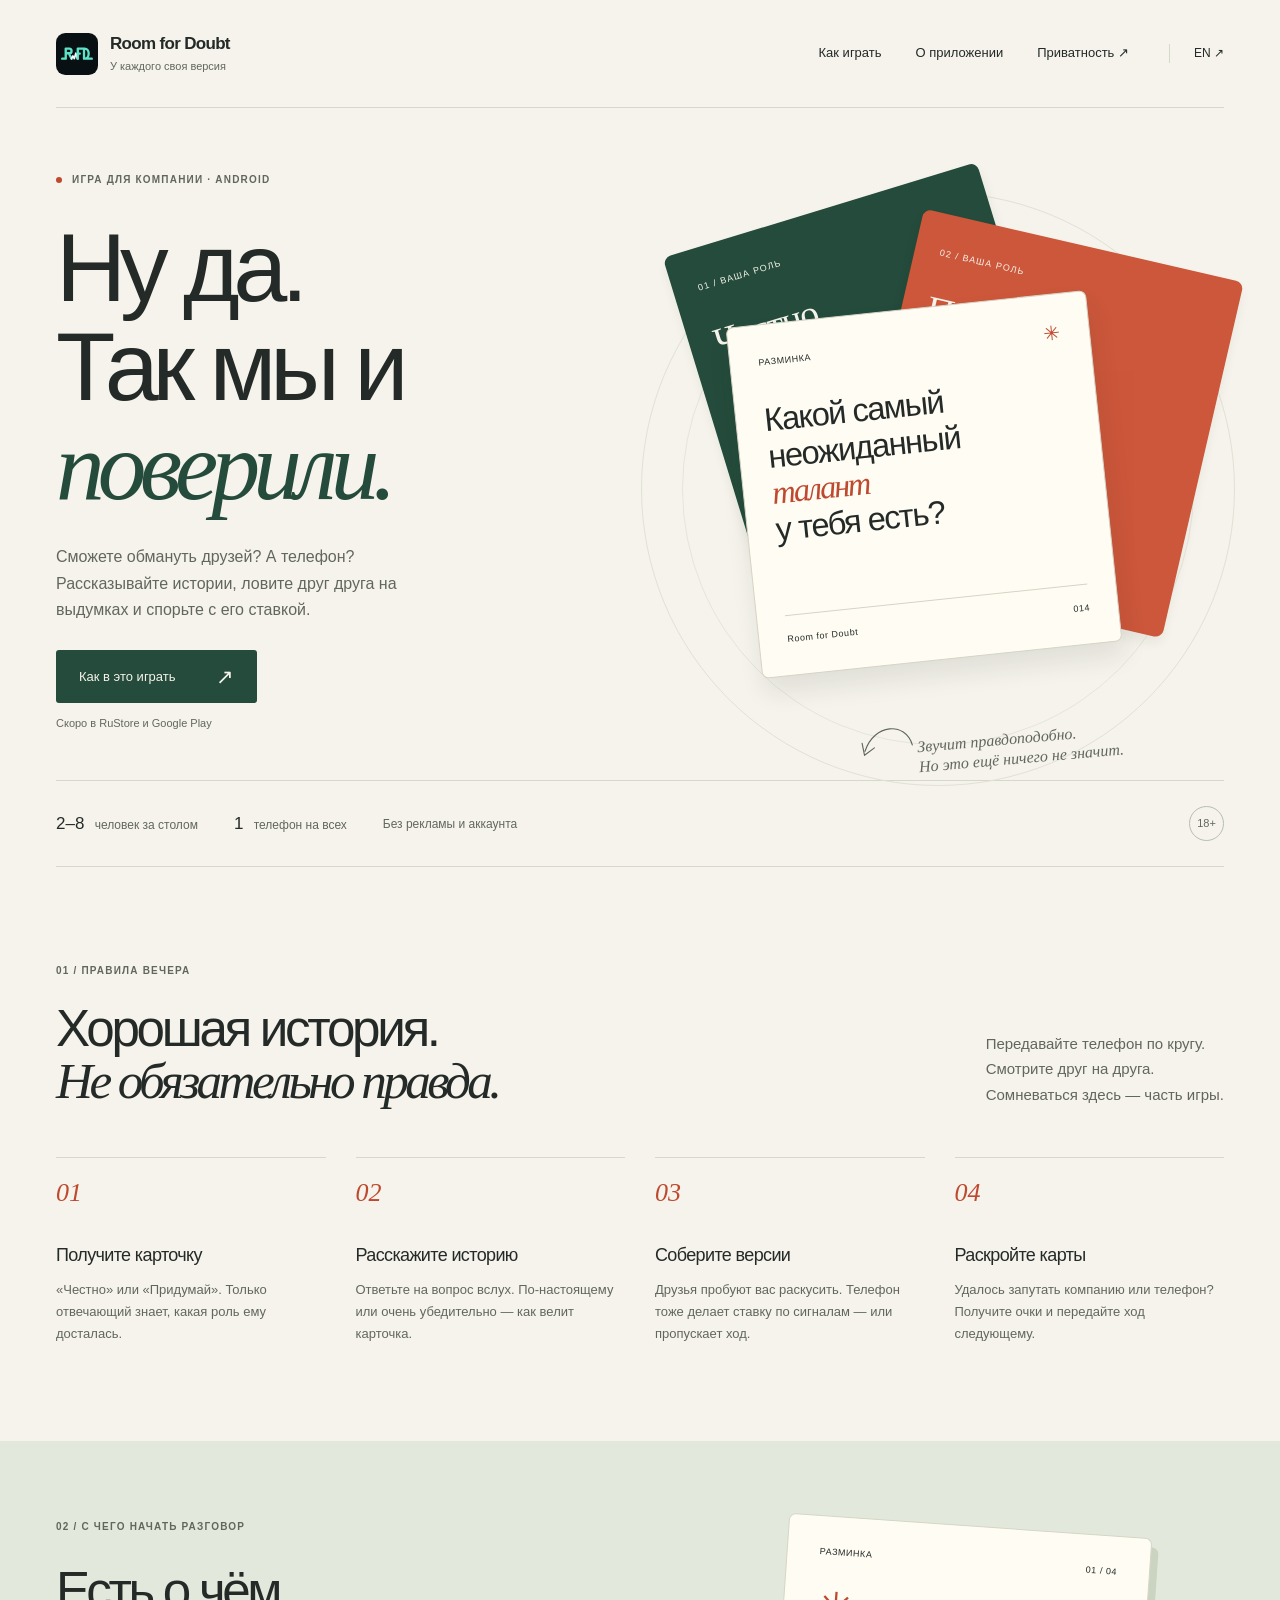
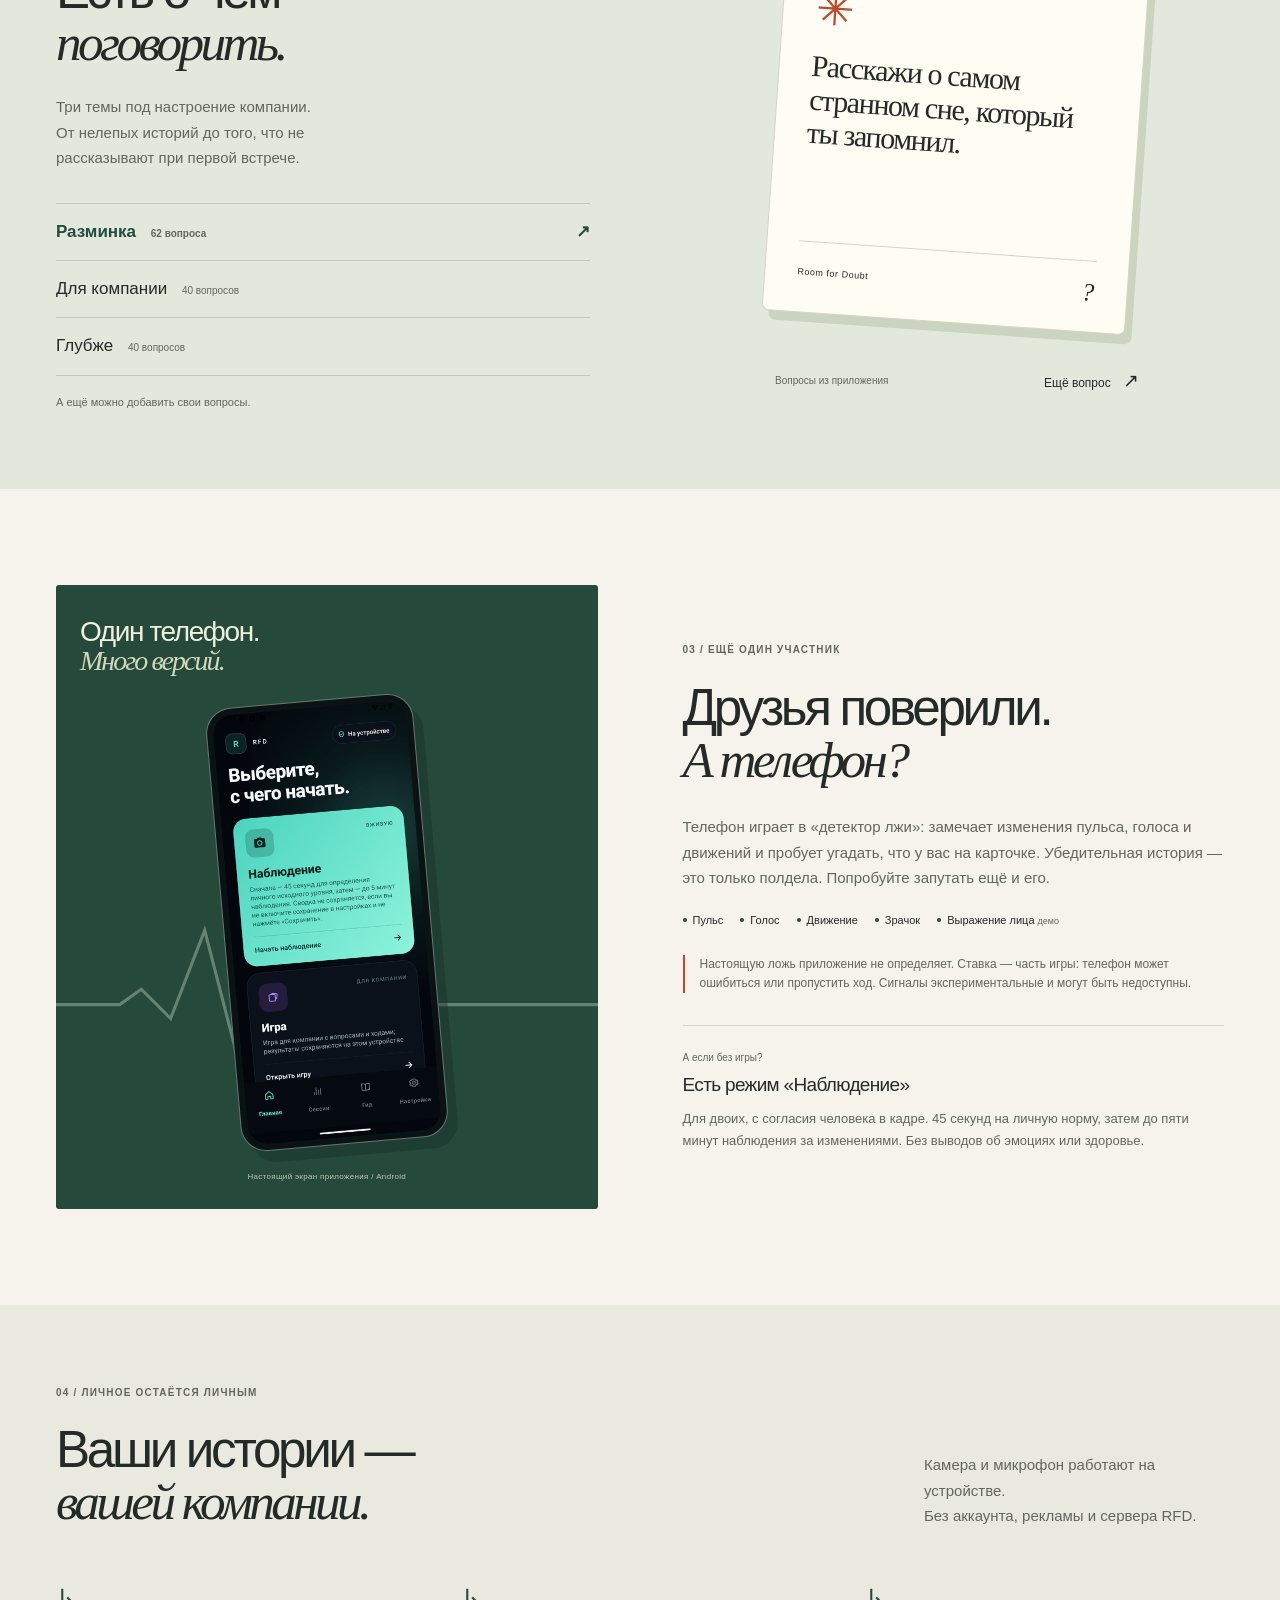
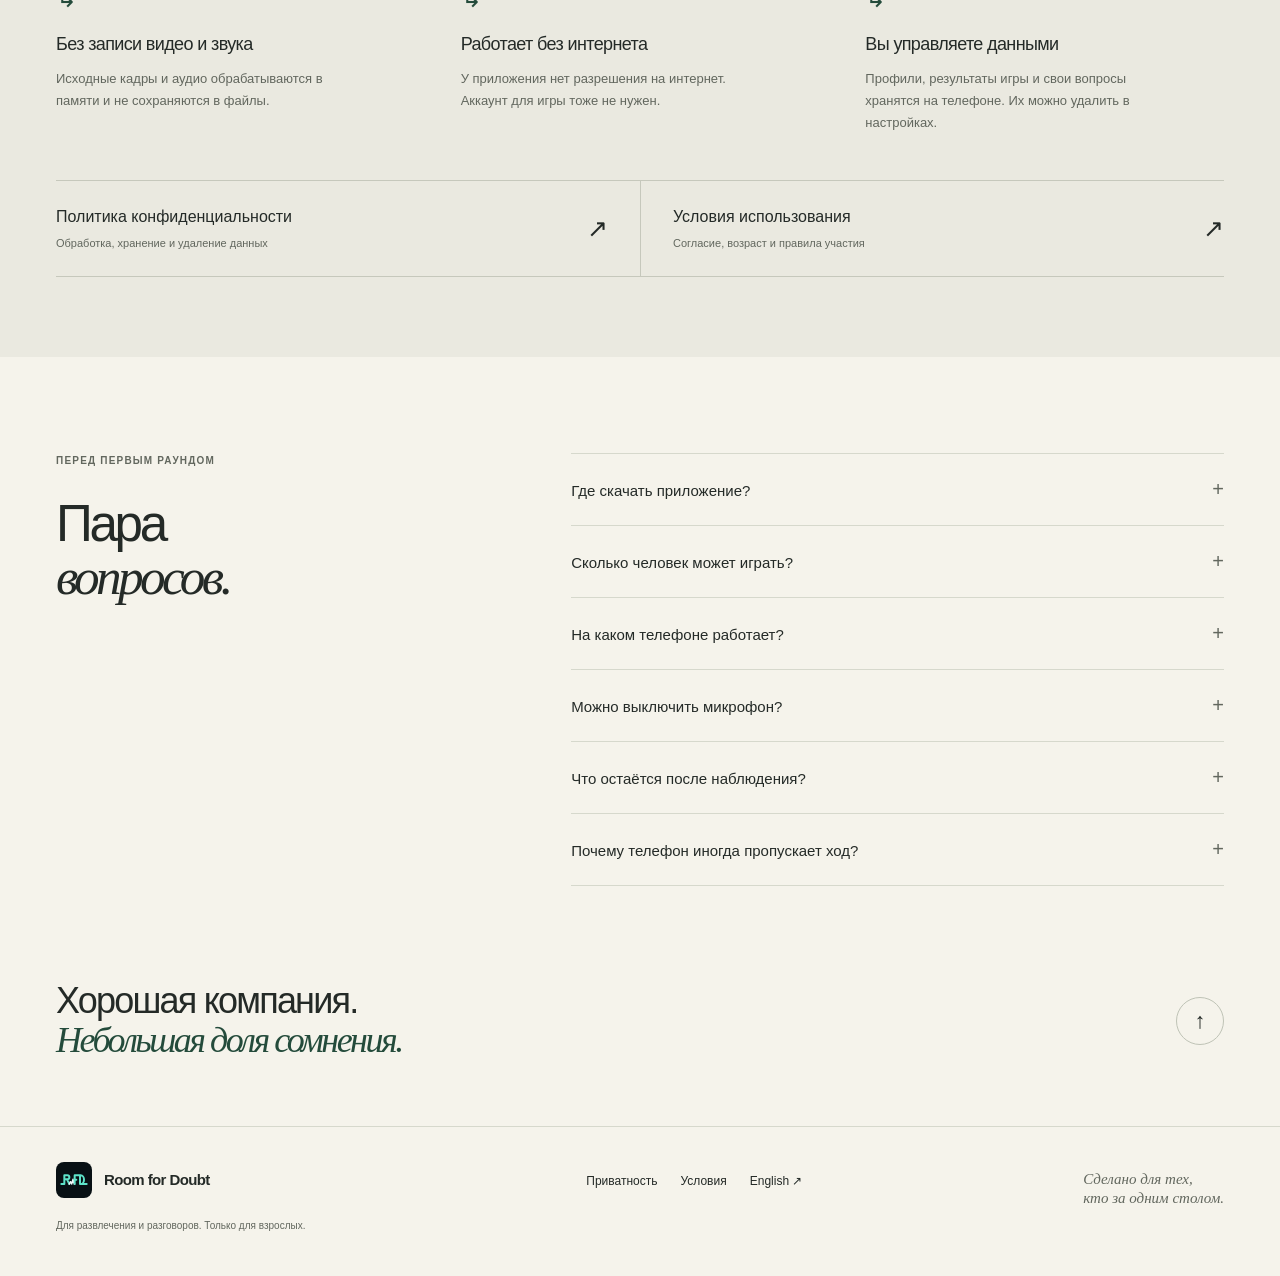
==== index.html @ 17f48a4b "Publish Room for Doubt website in Russian and English" ====
<!doctype html>
<html lang="ru">
<head>
  <meta charset="utf-8">
  <meta name="viewport" content="width=device-width, initial-scale=1">
  <meta name="theme-color" content="#f5f3eb">
  <title>Room for Doubt — у каждого своя версия</title>
  <meta name="description" content="Игра для компании на одном телефоне. Рассказывайте истории, угадывайте тайные карточки и спорьте со ставкой телефона. 2–8 игроков, Android, без записи видео и звука.">
  <meta property="og:title" content="Room for Doubt — у каждого своя версия">
  <meta property="og:description" content="Один рассказывает. Остальные сомневаются. Игра для компании на одном телефоне.">
  <link rel="icon" href="assets/icon.svg" type="image/svg+xml">
  <link rel="alternate" hreflang="en" href="en.html">
  <link rel="stylesheet" href="assets/site.css">
  <script src="assets/site.js" defer></script>
</head>
<body>
  <a class="skip-link" href="#main">Перейти к содержимому</a>
  <header class="site-header" id="top">
    <div class="wrap nav">
      <a class="brand" href="index.html" aria-label="Room for Doubt — главная">
        <img src="assets/icon.svg" width="42" height="42" alt="">
        <span>Room for Doubt<span class="brand-caption">У каждого своя версия</span></span>
      </a>
      <nav class="menu" aria-label="Основная навигация">
        <a href="#game">Как играть</a>
        <a href="#about">О приложении</a>
        <a href="privacy.html">Приватность <span aria-hidden="true">↗</span></a>
      </nav>
      <a class="lang" href="en.html" lang="en" aria-label="English version">EN <span aria-hidden="true">↗</span></a>
    </div>
  </header>

  <main id="main">
    <section class="hero wrap" aria-labelledby="hero-title">
      <div class="hero-copy">
        <p class="eyebrow"><span class="status-dot" aria-hidden="true"></span> Игра для компании · Android</p>
        <h1 id="hero-title">Ну да.<br>Так мы и<br><em>поверили.</em></h1>
        <p class="hero-description">Сможете обмануть друзей? А телефон? Рассказывайте истории, ловите друг друга на выдумках и спорьте с его ставкой.</p>
        <a class="button" href="#game">Как в это играть <span aria-hidden="true">↗</span></a>
        <p class="release-note">Скоро в RuStore и Google Play</p>
      </div>
      <div class="hero-table" aria-label="Карточки игры: честно, придумай и пример вопроса">
        <div class="table-orbit" aria-hidden="true"></div>
        <div class="role-card role-truth" aria-hidden="true"><span>01 / Ваша роль</span><strong>Честно.</strong><span class="role-mark">✳</span></div>
        <div class="role-card role-fiction" aria-hidden="true"><span>02 / Ваша роль</span><strong>Придумай.</strong><span class="role-mark">✳</span></div>
        <div class="hero-question">
          <div class="card-meta"><span>Разминка</span><span aria-hidden="true">✳</span></div>
          <p>Какой самый<br>неожиданный<br><em>талант</em><br>у тебя есть?</p>
          <div class="card-bottom"><span>Room for Doubt</span><span>014</span></div>
        </div>
        <div class="table-note"><svg viewBox="0 0 76 55" fill="none" aria-hidden="true"><path d="M4 8c1 32 41 40 62 8M53 17l15-6-1 16" stroke="currentColor" stroke-width="1.5" stroke-linecap="round" stroke-linejoin="round"/></svg><span>Звучит правдоподобно.<br>Но это ещё ничего не значит.</span></div>
      </div>
      <div class="hero-facts" aria-label="Об игре">
        <span><b>2–8</b> человек за столом</span><span><b>1</b> телефон на всех</span><span>Без рекламы и аккаунта</span><span class="age">18+</span>
      </div>
    </section>

    <section id="game" class="section wrap">
      <div class="section-heading">
        <div><p class="eyebrow">01 / Правила вечера</p><h2>Хорошая история.<br><em>Не обязательно правда.</em></h2></div>
        <p class="section-intro">Передавайте телефон по кругу.<br>Смотрите друг на друга.<br>Сомневаться здесь — часть игры.</p>
      </div>
      <ol class="rules">
        <li><span class="step-number">01</span><h3>Получите карточку</h3><p>«Честно» или «Придумай». Только отвечающий знает, какая роль ему досталась.</p></li>
        <li><span class="step-number">02</span><h3>Расскажите историю</h3><p>Ответьте на вопрос вслух. По-настоящему или очень убедительно — как велит карточка.</p></li>
        <li><span class="step-number">03</span><h3>Соберите версии</h3><p>Друзья пробуют вас раскусить. Телефон тоже делает ставку по сигналам — или пропускает ход.</p></li>
        <li><span class="step-number">04</span><h3>Раскройте карты</h3><p>Удалось запутать компанию или телефон? Получите очки и передайте ход следующему.</p></li>
      </ol>
    </section>

    <section class="questions-section" id="questions" aria-labelledby="questions-title">
      <div class="wrap questions-layout">
        <div class="questions-copy">
          <p class="eyebrow">02 / С чего начать разговор</p>
          <h2 id="questions-title">Есть о чём<br><em>поговорить.</em></h2>
          <p class="section-intro">Три темы под настроение компании.<br>От нелепых историй до того, что не рассказывают при первой встрече.</p>
          <div class="deck-choices" aria-label="Выберите тему вопросов" hidden>
            <button type="button" class="deck-choice" data-deck="warmup" aria-pressed="true"><span>Разминка <small>62 вопроса</small></span><span aria-hidden="true">↗</span></button>
            <button type="button" class="deck-choice" data-deck="together" aria-pressed="false"><span>Для компании <small>40 вопросов</small></span><span aria-hidden="true">↗</span></button>
            <button type="button" class="deck-choice" data-deck="deeper" aria-pressed="false"><span>Глубже <small>40 вопросов</small></span><span aria-hidden="true">↗</span></button>
          </div>
          <noscript><p class="no-script-decks">Разминка — 62 вопроса<br>Для компании — 40 вопросов<br>Глубже — 40 вопросов</p></noscript>
          <p class="small-note">А ещё можно добавить свои вопросы.</p>
        </div>
        <div class="question-preview">
          <article class="sample-card" aria-live="polite" aria-atomic="true">
            <div class="card-meta"><span id="sample-deck">Разминка</span><span id="sample-count">01 / 04</span></div>
            <span class="sample-asterisk" aria-hidden="true">✳</span>
            <p id="sample-question">Расскажи о самом странном сне, который ты запомнил.</p>
            <div class="card-bottom"><span>Room for Doubt</span><span>?</span></div>
          </article>
          <div class="preview-controls"><span>Вопросы из приложения</span><button class="next-question" type="button" aria-label="Следующий вопрос" hidden>Ещё вопрос <span aria-hidden="true">↗</span></button></div>
        </div>
      </div>
    </section>

    <section id="about" class="section wrap">
      <div class="app-layout">
        <div class="app-visual">
          <span class="visual-label">Один телефон.<br><em>Много версий.</em></span>
          <div class="phone"><img src="assets/home-ru.png" alt="Главный экран Room for Doubt: режимы «Наблюдение» и «Игра»" width="360" height="800" loading="lazy"></div>
          <span class="visual-footnote">Настоящий экран приложения / Android</span>
          <svg class="signal-line" viewBox="0 0 420 110" fill="none" aria-hidden="true"><path d="M0 67h76l14-10 19 19 22-57 22 85 18-38 26 1 18-20 17 20h188" stroke="currentColor" stroke-width="2"/></svg>
        </div>
        <div class="app-copy">
          <p class="eyebrow">03 / Ещё один участник</p>
          <h2>Друзья поверили.<br><em>А телефон?</em></h2>
          <p class="section-intro">Телефон играет в «детектор лжи»: замечает изменения пульса, голоса и движений и пробует угадать, что у вас на карточке. Убедительная история — это только полдела. Попробуйте запутать ещё и его.</p>
          <div class="signal-list" aria-label="Сигналы приложения"><span>Пульс</span><span>Голос</span><span>Движение</span><span>Зрачок</span><span>Выражение лица <small>демо</small></span></div>
          <p class="important-note">Настоящую ложь приложение не определяет. Ставка — часть игры: телефон может ошибиться или пропустить ход. Сигналы экспериментальные и могут быть недоступны.</p>
          <div class="live-note" id="live"><span class="mini-label">А если без игры?</span><h3>Есть режим «Наблюдение»</h3><p>Для двоих, с согласия человека в кадре. 45 секунд на личную норму, затем до пяти минут наблюдения за изменениями. Без выводов об эмоциях или здоровье.</p></div>
        </div>
      </div>
    </section>

    <section id="privacy" class="privacy-section">
      <div class="wrap">
        <div class="section-heading"><div><p class="eyebrow">04 / Личное остаётся личным</p><h2>Ваши истории —<br><em>вашей компании.</em></h2></div><p class="section-intro">Камера и микрофон работают на устройстве.<br>Без аккаунта, рекламы и сервера RFD.</p></div>
        <div class="privacy-points">
          <div><span class="privacy-symbol" aria-hidden="true">↳</span><h3>Без записи видео и звука</h3><p>Исходные кадры и аудио обрабатываются в памяти и не сохраняются в файлы.</p></div>
          <div><span class="privacy-symbol" aria-hidden="true">↳</span><h3>Работает без интернета</h3><p>У приложения нет разрешения на интернет. Аккаунт для игры тоже не нужен.</p></div>
          <div><span class="privacy-symbol" aria-hidden="true">↳</span><h3>Вы управляете данными</h3><p>Профили, результаты игры и свои вопросы хранятся на телефоне. Их можно удалить в настройках.</p></div>
        </div>
        <div class="document-links"><a href="privacy.html"><span>Политика конфиденциальности<small>Обработка, хранение и удаление данных</small></span><span aria-hidden="true">↗</span></a><a href="terms.html"><span>Условия использования<small>Согласие, возраст и правила участия</small></span><span aria-hidden="true">↗</span></a></div>
      </div>
    </section>

    <section id="faq" class="section wrap faq-layout">
      <div><p class="eyebrow">Перед первым раундом</p><h2>Пара<br> <em>вопросов.</em></h2></div>
      <div class="faq">
        <details><summary>Где скачать приложение?</summary><p>Готовим публикацию в RuStore и Google Play. Здесь появятся ссылки, когда приложение станет доступно. Оно будет бесплатным, без рекламы.</p></details>
        <details><summary>Сколько человек может играть?</summary><p>От двух до восьми, на одном телефоне. Все участники должны быть не младше 18 лет и согласиться на участие.</p></details>
        <details><summary>На каком телефоне работает?</summary><p>На Android 9 и новее, с фронтальной или основной камерой. Ровный свет и спокойное положение телефона помогают получить более стабильные сигналы.</p></details>
        <details><summary>Можно выключить микрофон?</summary><p>Да, в режиме «Наблюдение»: отключите «Анализ голоса» в настройках. Голос будет отмечен как выключенный и не будет участвовать в сводке.</p></details>
        <details><summary>Что остаётся после наблюдения?</summary><p>По умолчанию сводка исчезает после сеанса. Сохранить её можно, только если включить эту возможность в настройках и отдельно нажать «Сохранить». Это локальная запись показателей сводки, без видео и звука.</p></details>
        <details><summary>Почему телефон иногда пропускает ход?</summary><p>Свет, шум, движение или лицо вне кадра могут сделать данные ненадёжными. В таком случае приложение сообщает, что данных недостаточно.</p></details>
      </div>
    </section>
    <div class="closing wrap"><span>Хорошая компания.<br><em>Небольшая доля сомнения.</em></span><a class="back-top" href="#top" aria-label="Вернуться к началу страницы">↑</a></div>
  </main>

  <footer class="site-footer"><div class="wrap footer-content"><div><a class="brand" href="#top"><img src="assets/icon.svg" alt="" width="36" height="36"><span>Room for Doubt</span></a><p>Для развлечения и разговоров. Только для взрослых.</p></div><nav aria-label="Документы и язык"><a href="privacy.html">Приватность</a><a href="terms.html">Условия</a><a href="en.html" lang="en">English ↗</a></nav><span class="footer-mark">Сделано для тех,<br>кто за одним столом.</span></div></footer>
</body>
</html>
---- assets/site.css ----
:root {
  --paper: #f5f3eb;
  --ink: #242a27;
  --muted: #62675e;
  --line: #d6d8cc;
  --green: #244b3b;
  --sage: #e3e8dc;
  --orange: #be492e;
  --serif: Georgia, "Times New Roman", serif;
  --sans: "Helvetica Neue", Arial, sans-serif;
}
* { box-sizing: border-box; }
html { scroll-behavior: smooth; scroll-padding-top: 32px; }
body { margin: 0; background: var(--paper); color: var(--ink); font: 16px/1.55 var(--sans); -webkit-font-smoothing: antialiased; }
[hidden] { display: none !important; }
a { color: inherit; text-decoration: none; }
button { font: inherit; color: inherit; }
a, button, summary { -webkit-tap-highlight-color: transparent; }
button, summary { cursor: pointer; }
a:focus-visible, button:focus-visible, summary:focus-visible { outline: 3px solid var(--orange); outline-offset: 6px; }
::selection { background: #d9dfbc; color: var(--ink); }
.wrap { width: min(1200px, calc(100% - 112px)); margin-inline: auto; }
h1, h2, h3, p { margin: 0; }
h1, h2, h3 { font-weight: 500; }
h1, h2 { letter-spacing: -.065em; line-height: 1.02; }
h1 { font-size: clamp(72px, 7.6vw, 106px); }
h2 { font-size: clamp(38px, 4vw, 56px); }
h3 { font-size: 21px; letter-spacing: -.035em; line-height: 1.25; }
em { font-family: var(--serif); font-weight: 400; letter-spacing: -.07em; }
.eyebrow { display: flex; align-items: center; gap: 10px; margin-bottom: 30px; color: var(--muted); font-size: 10px; font-weight: 600; letter-spacing: .12em; text-transform: uppercase; }
.skip-link { position: absolute; top: -100px; left: 20px; padding: 12px 18px; z-index: 10; background: var(--green); color: white; }
.skip-link:focus { top: 12px; }
.nav { display: flex; align-items: center; gap: 40px; min-height: 108px; border-bottom: 1px solid var(--line); }
.brand { display: inline-flex; align-items: center; gap: 12px; font-size: 17px; line-height: 1.2; font-weight: 600; letter-spacing: -.04em; }
.brand img { flex: none; }
.brand-caption { display: block; margin-top: 5px; font-size: 11px; font-weight: 400; letter-spacing: 0; color: var(--muted); }
.menu { display: flex; gap: 34px; margin-left: auto; font-size: 13px; }
.menu a, .site-footer nav a { transition: color .15s; }
.menu a:hover, .site-footer nav a:hover { color: var(--orange); }
.lang { padding-left: 24px; border-left: 1px solid var(--line); font-size: 12px; }
.hero { display: grid; grid-template-columns: 1fr 1fr; column-gap: 36px; padding-top: 64px; }
.status-dot { height: 6px; width: 6px; background: var(--orange); border-radius: 50%; }
.hero-copy { padding-bottom: 48px; position: relative; z-index: 1; }
.hero h1 em { color: var(--green); }
.hero-description { max-width: 350px; color: var(--muted); font-size: 16px; line-height: 1.65; margin-top: 28px; }
.button { display: inline-flex; justify-content: space-between; align-items: center; gap: 40px; background: var(--green); color: var(--paper); padding: 16px 23px; border-radius: 3px; margin-top: 27px; font-size: 13px; transition: background .2s, transform .2s; }
.button span { font-size: 21px; line-height: 1; }
.button:hover { background: #173a2b; transform: translateY(-2px); }
.release-note { color: var(--muted); font-size: 11px; margin-top: 12px; }
.hero-table { position: relative; min-width: 0; min-height: 548px; isolation: isolate; }
.table-orbit { position: absolute; width: 105%; aspect-ratio: 1; border: 1px solid #e1e1d6; border-radius: 50%; top: 20px; left: -3%; z-index: -2; }
.table-orbit::after { content: ""; position: absolute; inset: 40px; border: 1px solid #e6e5db; border-radius: 50%; }
.role-card { position: absolute; width: 58%; height: 365px; border-radius: 8px; padding: 25px; color: var(--paper); box-shadow: 0 7px 12px #252a2710; overflow: hidden; }
.role-card > span:first-child { font-size: 9px; text-transform: uppercase; letter-spacing: .13em; }
.role-card strong { display: block; font-family: var(--serif); font-weight: 400; font-size: 38px; margin-top: 17px; letter-spacing: -.04em; }
.role-truth { top: 30px; left: 9%; transform: rotate(-17deg); background: var(--green); }
.role-fiction { top: 69px; right: 3%; transform: rotate(13deg); background: #cc573b; }
.role-mark { display: block; font-size: 200px; line-height: 1.2; margin-top: 15px; opacity: .3; text-align: center; }
.hero-question { position: absolute; top: 136px; left: 15%; width: 64%; height: 353px; display: flex; flex-direction: column; padding: 28px; border-radius: 7px; background: #fffcf3; border: 1px solid #d6d4c7; box-shadow: 2px 15px 24px #242a2718; transform: rotate(-6deg); }
.card-meta, .card-bottom { display: flex; justify-content: space-between; align-items: center; gap: 16px; font-size: 9px; letter-spacing: .06em; }
.card-meta { text-transform: uppercase; }
.hero-question .card-meta > :last-child { font-size: 20px; color: var(--orange); line-height: 1; }
.hero-question > p { font-size: clamp(25px, 2.55vw, 36px); letter-spacing: -.045em; line-height: 1.12; margin-top: 29px; }
.hero-question > p em { color: var(--orange); }
.card-bottom { margin-top: auto; padding-top: 17px; border-top: 1px solid #d6d4c7; }
.table-note { position: absolute; bottom: 9px; left: 35%; display: flex; align-items: center; gap: 4px; transform: rotate(-5deg); white-space: nowrap; color: var(--muted); }
.table-note svg { width: 58px; align-self: flex-start; transform: rotate(170deg); margin-top: -24px; }
.table-note span { font: italic 16px/1.25 var(--serif); }
.hero-facts { grid-column: 1 / -1; display: flex; align-items: center; gap: 36px; min-height: 87px; border-top: 1px solid var(--line); border-bottom: 1px solid var(--line); font-size: 12px; color: var(--muted); }
.hero-facts b { color: var(--ink); font-size: 17px; font-weight: 500; padding-right: 7px; }
.hero-facts .age { margin-left: auto; border: 1px solid #b9bdb1; border-radius: 50%; display: grid; place-items: center; width: 35px; height: 35px; font-size: 11px; }
.section { padding-block: 96px; }
.section-heading { display: flex; align-items: flex-end; justify-content: space-between; gap: 54px; margin-bottom: 50px; }
.section-heading .eyebrow { margin-bottom: 24px; }
.section-intro { font-size: 15px; line-height: 1.7; color: var(--muted); max-width: 350px; }
.rules { display: grid; grid-template-columns: repeat(4, 1fr); gap: 30px; padding: 0; margin: 0; list-style: none; }
.rules li { border-top: 1px solid var(--line); padding-top: 22px; }
.step-number { display: block; color: var(--orange); font: italic 26px/1 var(--serif); margin-bottom: 38px; }
.rules h3 { font-size: 18px; margin-bottom: 12px; }
.rules p { font-size: 13px; color: var(--muted); line-height: 1.7; }
.questions-section { background: var(--sage); padding-block: 78px; }
.questions-layout { display: grid; grid-template-columns: 1fr 1fr; gap: 100px; align-items: center; }
.questions-copy .section-intro { margin-top: 25px; }
.deck-choices { margin-top: 32px; }
.deck-choice { width: 100%; background: transparent; border: 0; border-top: 1px solid #bfc9b8; display: flex; align-items: center; justify-content: space-between; padding: 15px 0; font-size: 17px; text-align: left; gap: 18px; }
.deck-choice:last-child { border-bottom: 1px solid #bfc9b8; }
.deck-choice small { display: inline-block; font-size: 10px; color: var(--muted); margin-left: 10px; }
.deck-choice > span:last-child { opacity: 0; transition: opacity .15s, transform .15s; }
.deck-choice:hover > span:last-child, .deck-choice[aria-pressed="true"] > span:last-child { opacity: 1; }
.deck-choice[aria-pressed="true"] { color: var(--green); font-weight: 600; }
.deck-choice:hover > span:last-child { transform: translate(2px, -2px); }
.small-note { font-size: 11px; margin-top: 18px; color: var(--muted); }
.no-script-decks { margin-top: 28px; }
.question-preview { width: min(100%, 364px); justify-self: center; }
.sample-card { min-height: 398px; padding: 29px 32px 25px; background: #fffcf3; display: flex; flex-direction: column; border: 1px solid #d3d7c6; border-radius: 7px; transform: rotate(4deg); box-shadow: 7px 9px 0 #cbd4c0; }
.sample-asterisk { font-size: 46px; color: var(--orange); line-height: 1; margin-top: 26px; }
.sample-card > p { margin: 18px 0 22px; font: 30px/1.12 var(--serif); letter-spacing: -.045em; }
.sample-card .card-bottom > :last-child { font: italic 25px var(--serif); }
.preview-controls { display: flex; justify-content: space-between; align-items: center; gap: 12px; margin-top: 34px; font-size: 10px; color: var(--muted); }
.next-question { padding: 9px 0 9px 12px; background: transparent; border: 0; font-size: 12px; color: var(--ink); }
.next-question span { font-size: 19px; display: inline-block; margin-left: 9px; transition: transform .15s; }
.next-question:hover span { transform: translate(2px, -2px); }
.app-layout { display: grid; grid-template-columns: 1fr 1fr; gap: 85px; align-items: center; }
.app-visual { position: relative; background: #254a3c; min-height: 624px; border-radius: 3px; overflow: hidden; display: flex; flex-direction: column; align-items: center; padding: 32px 24px 24px; color: #eff1dd; isolation: isolate; }
.visual-label { align-self: flex-start; font-size: 28px; line-height: 1.05; letter-spacing: -.05em; }
.visual-label em { color: #d1d9b8; }
.phone { width: 208px; padding: 6px; margin-top: 25px; background: #0b1214; border: 1px solid #687770; border-radius: 26px; box-shadow: 9px 12px 0 #142c2460; transform: rotate(-5deg); }
.phone img { display: block; width: 100%; height: auto; border-radius: 20px; }
.visual-footnote { font-size: 8px; letter-spacing: .04em; margin-top: 25px; opacity: .75; }
.signal-line { position: absolute; width: 120%; bottom: 22%; left: -10%; color: #87a291; z-index: -1; opacity: .65; }
.app-copy .eyebrow { margin-bottom: 24px; }
.app-copy .section-intro { margin-top: 28px; max-width: none; }
.signal-list { display: flex; flex-wrap: wrap; column-gap: 17px; row-gap: 6px; margin-top: 21px; font-size: 11px; }
.signal-list > span::before { content: ""; display: inline-block; width: 4px; height: 4px; border-radius: 50%; background: var(--green); margin: 0 6px 2px 0; }
.signal-list small { color: var(--muted); font-size: 9px; }
.important-note { font-size: 12px; line-height: 1.6; color: var(--muted); border-left: 2px solid var(--orange); padding-left: 15px; margin-top: 26px; }
.live-note { border-top: 1px solid var(--line); margin-top: 32px; padding-top: 24px; }
.mini-label { display: block; color: var(--muted); font-size: 10px; margin-bottom: 8px; }
.live-note h3 { font-size: 19px; }
.live-note p { font-size: 13px; line-height: 1.65; color: var(--muted); margin-top: 11px; }
.privacy-section { background: #eae9e0; padding-block: 80px; }
.privacy-section .section-intro { max-width: 300px; }
.privacy-points { display: grid; grid-template-columns: repeat(3, 1fr); gap: 46px; margin-bottom: 46px; }
.privacy-symbol { display: block; font-size: 25px; color: var(--green); margin-bottom: 16px; }
.privacy-points h3 { font-size: 18px; margin-bottom: 12px; }
.privacy-points p { font-size: 13px; line-height: 1.7; color: var(--muted); max-width: 290px; }
.document-links { display: grid; grid-template-columns: 1fr 1fr; border-top: 1px solid #c6c8bc; border-bottom: 1px solid #c6c8bc; }
.document-links a { display: flex; justify-content: space-between; align-items: center; gap: 25px; padding: 24px 0; font-size: 16px; }
.document-links a:first-child { padding-right: 32px; }
.document-links a:last-child { border-left: 1px solid #c6c8bc; padding-left: 32px; }
.document-links a > span:last-child { font-size: 25px; transition: transform .15s; }
.document-links a:hover > span:last-child { transform: translate(3px, -3px); }
.document-links small { display: block; font-size: 11px; color: var(--muted); margin-top: 5px; }
.faq-layout { display: grid; grid-template-columns: 1fr 1.5fr; gap: 80px; }
.faq details { border-bottom: 1px solid var(--line); }
.faq details:first-child { border-top: 1px solid var(--line); }
.faq summary { padding: 20px 0; display: flex; justify-content: space-between; align-items: baseline; gap: 20px; list-style: none; font-size: 15px; }
.faq summary::-webkit-details-marker { display: none; }
.faq summary::after { content: "+"; font-size: 20px; font-weight: 300; color: var(--muted); }
.faq details[open] summary::after { content: "−"; }
.faq p { font-size: 13px; line-height: 1.75; color: var(--muted); margin-bottom: 21px; padding-right: 30px; }
.closing { display: flex; justify-content: space-between; align-items: center; gap: 24px; padding-bottom: 66px; }
.closing > span { font-size: 36px; line-height: 1.08; letter-spacing: -.05em; }
.closing em { color: var(--green); }
.back-top { width: 48px; height: 48px; display: grid; place-items: center; border: 1px solid #bfc3b6; border-radius: 50%; font-size: 22px; flex: none; transition: background .15s; }
.back-top:hover { background: var(--sage); }
.site-footer { border-top: 1px solid var(--line); padding-block: 35px 42px; }
.footer-content { display: flex; align-items: flex-start; gap: 45px; justify-content: space-between; }
.site-footer .brand { font-size: 15px; }
.site-footer p { color: var(--muted); font-size: 10px; margin-top: 13px; }
.site-footer nav { display: flex; gap: 23px; font-size: 12px; padding-top: 10px; }
.footer-mark { color: var(--muted); font: italic 15px/1.3 var(--serif); padding-top: 8px; }
@media (min-width: 1500px) { .hero-table { min-height: 580px; } .table-note { bottom: 28px; } }
@media (max-width: 1100px) {
  .wrap { width: calc(100% - 72px); }
  .nav { gap: 26px; }
  .menu { gap: 22px; }
  .hero { gap: 25px; }
  h1 { font-size: 80px; }
  .hero-table { min-height: 542px; }
  .role-card { height: 330px; padding: 20px; }
  .role-card strong { font-size: 29px; }
  .hero-question { height: 322px; padding: 22px; width: 68%; left: 12%; }
  .hero-question > p { font-size: 29px; }
  .table-note { left: 20%; bottom: 25px; }
  .questions-layout { gap: 65px; }
  .app-layout { gap: 50px; }
  .rules { gap: 22px; }
  .section-heading { gap: 30px; }
  .section-heading .section-intro { max-width: 270px; }
  .footer-mark { display: none; }
}
@media (max-width: 800px) {
  .wrap { width: calc(100% - 48px); }
  .nav { min-height: 88px; gap: 20px; }
  .brand { font-size: 15px; }
  .brand img { width: 37px; height: 37px; }
  .menu { gap: 20px; }
  .menu a:not(:last-child) { display: none; }
  .lang { padding-left: 18px; }
  .hero { column-gap: 8px; padding-top: 48px; }
  h1 { font-size: 66px; }
  .hero .eyebrow { font-size: 8px; letter-spacing: .08em; }
  .hero-description { font-size: 14px; }
  .hero-table { min-height: 485px; }
  .role-card { height: 290px; padding: 15px; }
  .role-card strong { font-size: 25px; }
  .role-card > span:first-child { font-size: 7px; }
  .hero-question { height: 290px; padding: 20px; top: 120px; }
  .hero-question > p { font-size: 25px; margin-top: 21px; }
  .card-meta, .card-bottom { font-size: 8px; }
  .table-note { left: 12%; bottom: 20px; }
  .table-note span { font-size: 14px; }
  .hero-facts { gap: 23px; font-size: 10px; }
  .hero-facts b { font-size: 15px; }
  .section { padding-block: 70px; }
  h2 { font-size: 39px; }
  .section-heading { align-items: flex-start; flex-direction: column; gap: 22px; margin-bottom: 35px; }
  .section-heading .section-intro { max-width: 440px; }
  .rules { grid-template-columns: repeat(2, 1fr); gap: 35px; }
  .step-number { margin-bottom: 25px; }
  .questions-layout { gap: 42px; }
  .questions-section { padding-block: 65px; }
  .questions-copy .eyebrow { font-size: 8px; }
  .questions-copy .section-intro { font-size: 13px; }
  .deck-choice { font-size: 14px; }
  .deck-choice small { margin-left: 5px; font-size: 9px; }
  .sample-card { min-height: 360px; padding: 24px; }
  .sample-card > p { font-size: 26px; }
  .sample-asterisk { font-size: 36px; }
  .preview-controls { flex-wrap: wrap; }
  .app-layout { gap: 32px; }
  .app-visual { min-height: 604px; }
  .app-copy .section-intro { font-size: 13px; }
  .app-copy h2 { font-size: 36px; }
  .privacy-section { padding-block: 65px; }
  .privacy-points { gap: 25px; }
  .privacy-points h3 { font-size: 16px; }
  .document-links a { font-size: 14px; }
  .document-links small { font-size: 10px; }
  .faq-layout { grid-template-columns: 1fr 1.55fr; gap: 35px; }
  .faq summary { font-size: 13px; }
}
@media (max-width: 600px) {
  html { scroll-padding-top: 20px; }
  .wrap { width: calc(100% - 40px); }
  .nav { min-height: 80px; gap: 14px; }
  .brand-caption { font-size: 9px; }
  .menu { margin-left: auto; font-size: 10px; }
  .menu a span { display: none; }
  .lang { border: 0; padding-left: 0; font-size: 10px; }
  .hero { grid-template-columns: 1fr; padding-top: 37px; }
  .hero .eyebrow { font-size: 9px; margin-bottom: 23px; }
  h1 { font-size: clamp(65px, 18vw, 91px); line-height: .99; }
  html[lang="en"] h1 { font-size: clamp(56px, 16vw, 80px); }
  .hero h1 { max-width: 460px; }
  .hero-description { max-width: 320px; font-size: 14px; margin-top: 23px; }
  .hero-copy { padding-bottom: 8px; }
  .button { margin-top: 23px; }
  .hero-table { min-height: 465px; width: min(100%, 380px); margin: 10px auto 0; }
  .table-orbit { width: 96%; left: 2%; top: 25px; }
  .role-card { width: 55%; height: 284px; padding: 20px; }
  .role-card > span:first-child { font-size: 7px; }
  .role-card strong { font-size: 29px; }
  .role-truth { left: 13%; top: 34px; }
  .role-fiction { right: 7%; top: 68px; }
  .hero-question { left: 18%; width: 64%; top: 115px; height: 296px; padding: 23px; }
  .hero-question > p { font-size: 28px; }
  .table-note { left: 28%; bottom: 0; }
  .table-note span { font-size: 14px; }
  .table-note svg { width: 45px; }
  .hero-facts { display: grid; grid-template-columns: 1fr auto; gap: 12px; padding-block: 20px; margin-top: 21px; font-size: 11px; }
  .hero-facts .age { width: 29px; height: 29px; font-size: 10px; }
  .hero-facts > span:nth-child(2) { text-align: right; }
  .hero-facts b { font-size: 16px; }
  .section { padding-block: 61px; }
  .eyebrow { font-size: 9px; margin-bottom: 23px; }
  h2 { font-size: clamp(34px, 9.3vw, 47px); }
  .section-heading { gap: 24px; }
  .section-intro { font-size: 14px; }
  .rules { gap: 29px 22px; }
  .rules h3 { font-size: 17px; }
  .rules p { font-size: 12px; line-height: 1.7; }
  .step-number { font-size: 25px; margin-bottom: 22px; }
  .questions-section { padding-block: 57px; }
  .questions-layout { grid-template-columns: 1fr; gap: 43px; }
  .questions-copy .eyebrow { font-size: 9px; }
  .questions-copy .section-intro { font-size: 14px; max-width: 320px; }
  .deck-choices { margin-top: 25px; }
  .deck-choice { font-size: 17px; padding-block: 15px; }
  .deck-choice small { margin-left: 10px; font-size: 10px; }
  .question-preview { width: min(85%, 335px); }
  .sample-card { min-height: 365px; padding: 26px; }
  .sample-card > p { font-size: 29px; }
  .sample-asterisk { margin-top: 22px; }
  .preview-controls { margin-top: 28px; }
  .app-layout { display: flex; flex-direction: column-reverse; gap: 35px; }
  .app-copy h2 { font-size: clamp(34px, 9.3vw, 47px); }
  .app-copy .section-intro { font-size: 14px; }
  .app-visual { width: 100%; min-height: 610px; }
  .visual-label { font-size: 29px; }
  .phone { width: 205px; }
  .privacy-section { padding-block: 57px; }
  .privacy-points { grid-template-columns: 1fr; gap: 27px; margin-bottom: 33px; }
  .privacy-points > div { position: relative; padding-left: 31px; }
  .privacy-symbol { position: absolute; top: -6px; left: 0; }
  .privacy-points h3 { font-size: 18px; margin-bottom: 8px; }
  .privacy-points p { max-width: none; font-size: 13px; }
  .document-links { grid-template-columns: 1fr; }
  .document-links a { font-size: 15px; padding: 22px 0 !important; }
  .document-links a:last-child { border-left: 0; border-top: 1px solid #c6c8bc; }
  .document-links small { font-size: 10px; }
  .faq-layout { grid-template-columns: 1fr; gap: 31px; }
  .faq-layout h2 br { display: none; }
  .faq summary { font-size: 14px; }
  .closing { padding-bottom: 40px; }
  .closing > span { font-size: 25px; }
  .back-top { width: 40px; height: 40px; font-size: 20px; }
  .footer-content { flex-wrap: wrap; gap: 27px; }
  .site-footer { padding-block: 28px 35px; }
  .site-footer nav { padding: 0; font-size: 12px; gap: 26px; }
}
@media (max-width: 360px) {
  .wrap { width: calc(100% - 32px); }
  .brand { font-size: 13px; gap: 8px; }
  .brand img { width: 32px; height: 32px; }
  .brand-caption { font-size: 8px; }
  .hero-question > p { font-size: 25px; }
  .hero-table { min-height: 450px; }
  .table-note { left: 18%; }
  .rules { gap: 26px 17px; }
  .rules h3 { font-size: 15px; }
  .sample-card > p { font-size: 26px; }
}
@media (prefers-reduced-motion: reduce) {
  html { scroll-behavior: auto; }
  *, *::before, *::after { transition: none !important; }
}
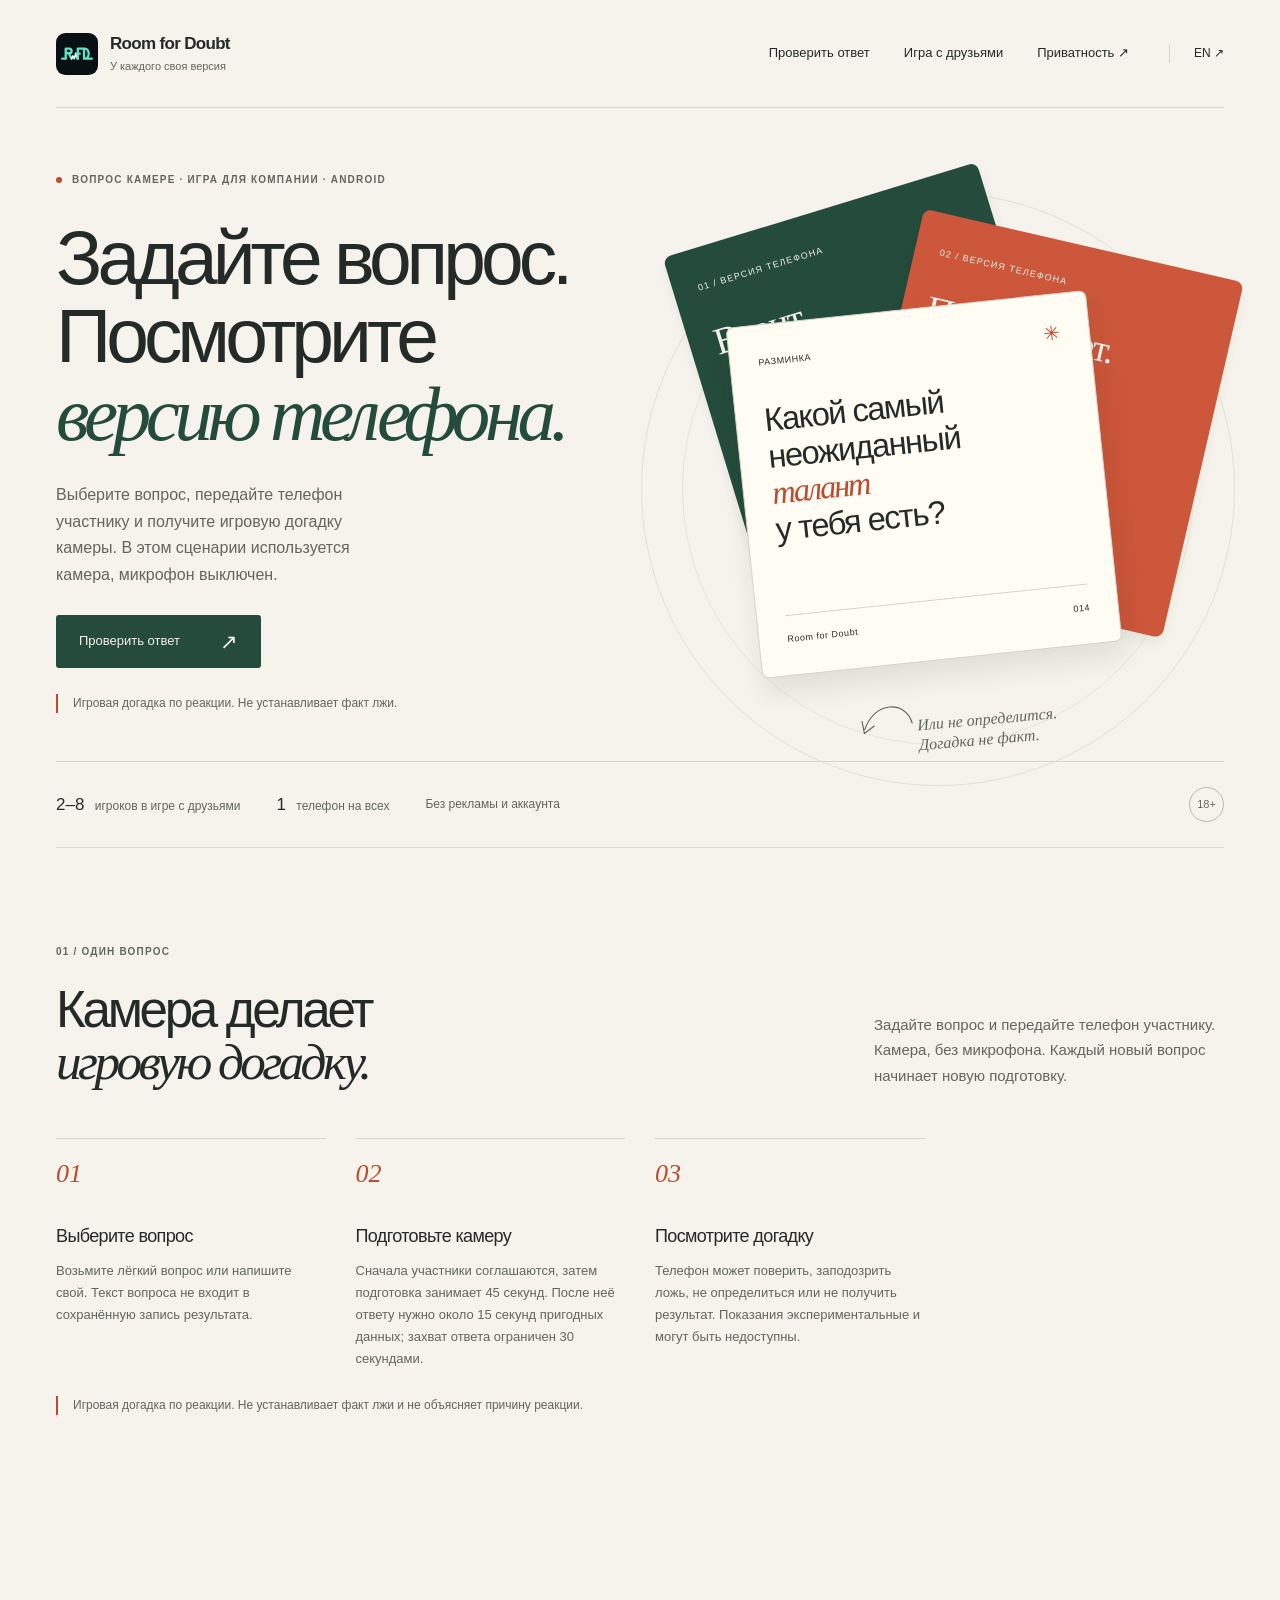
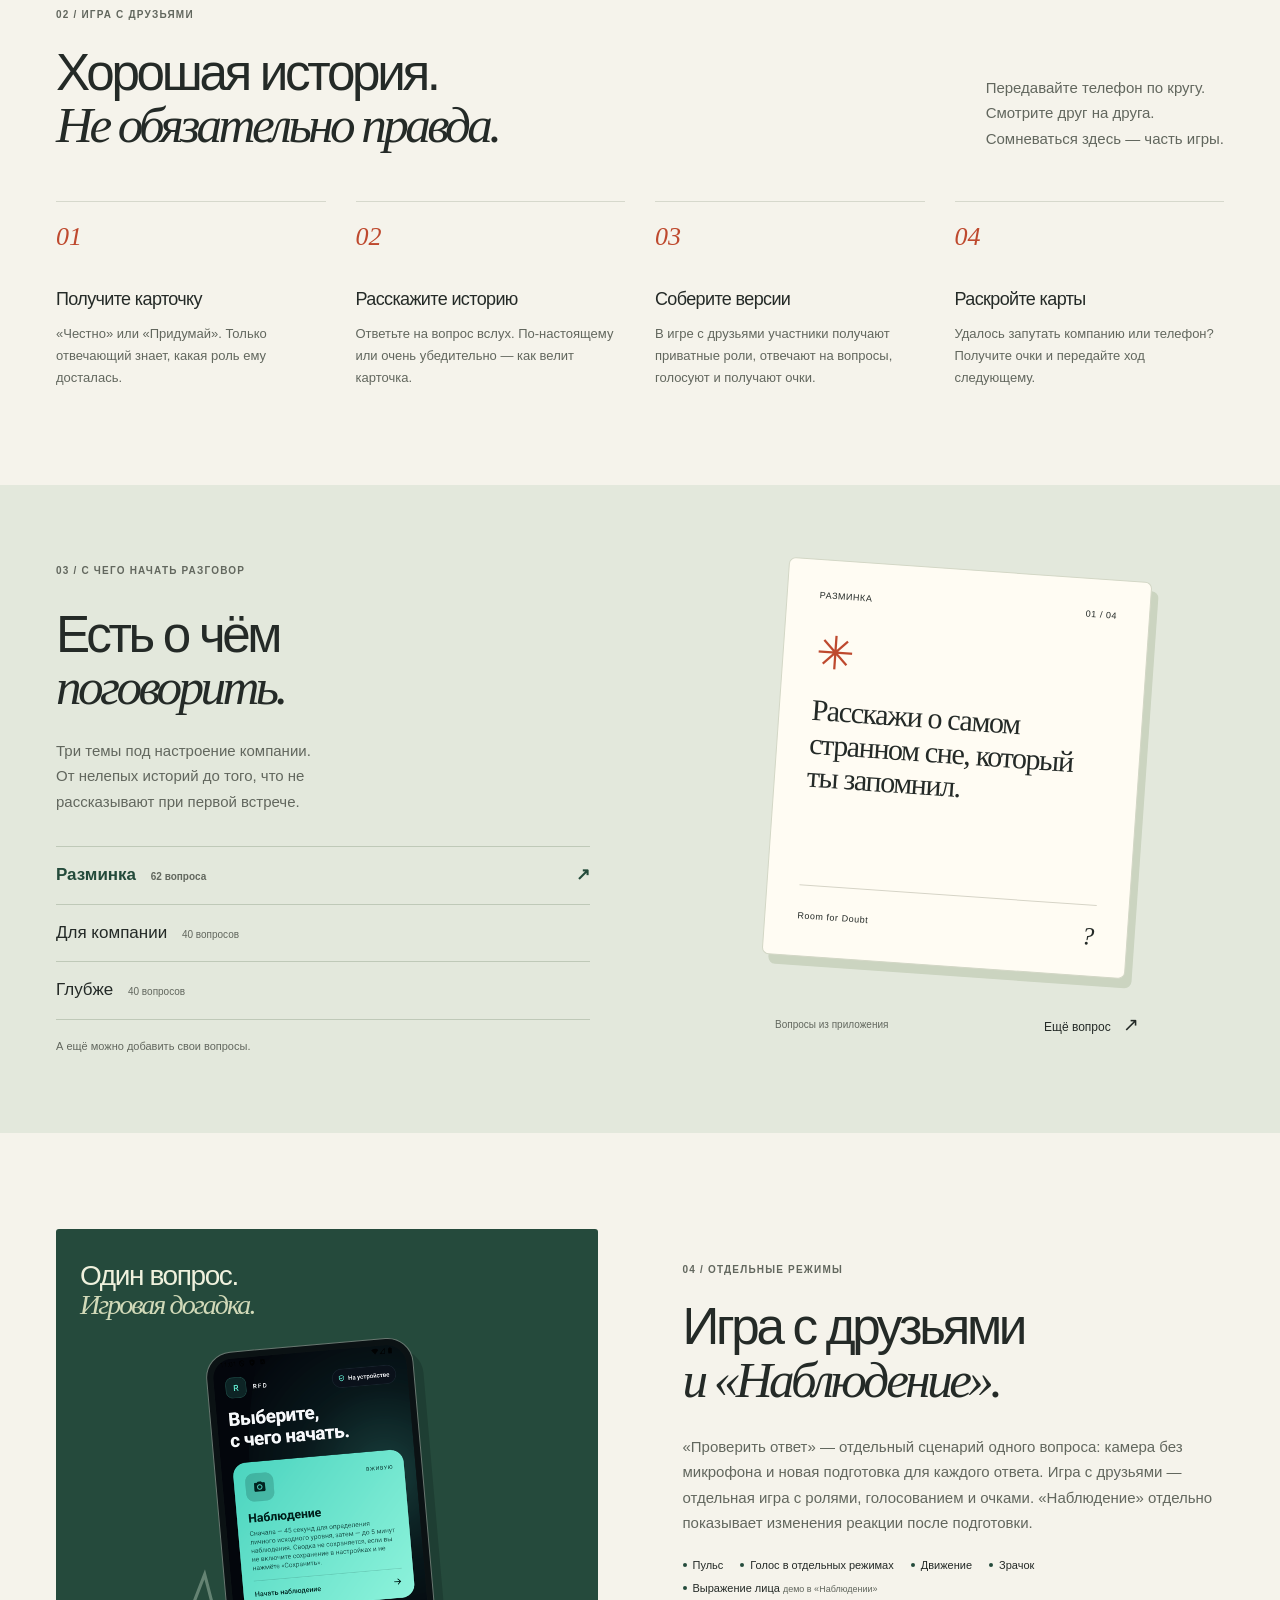
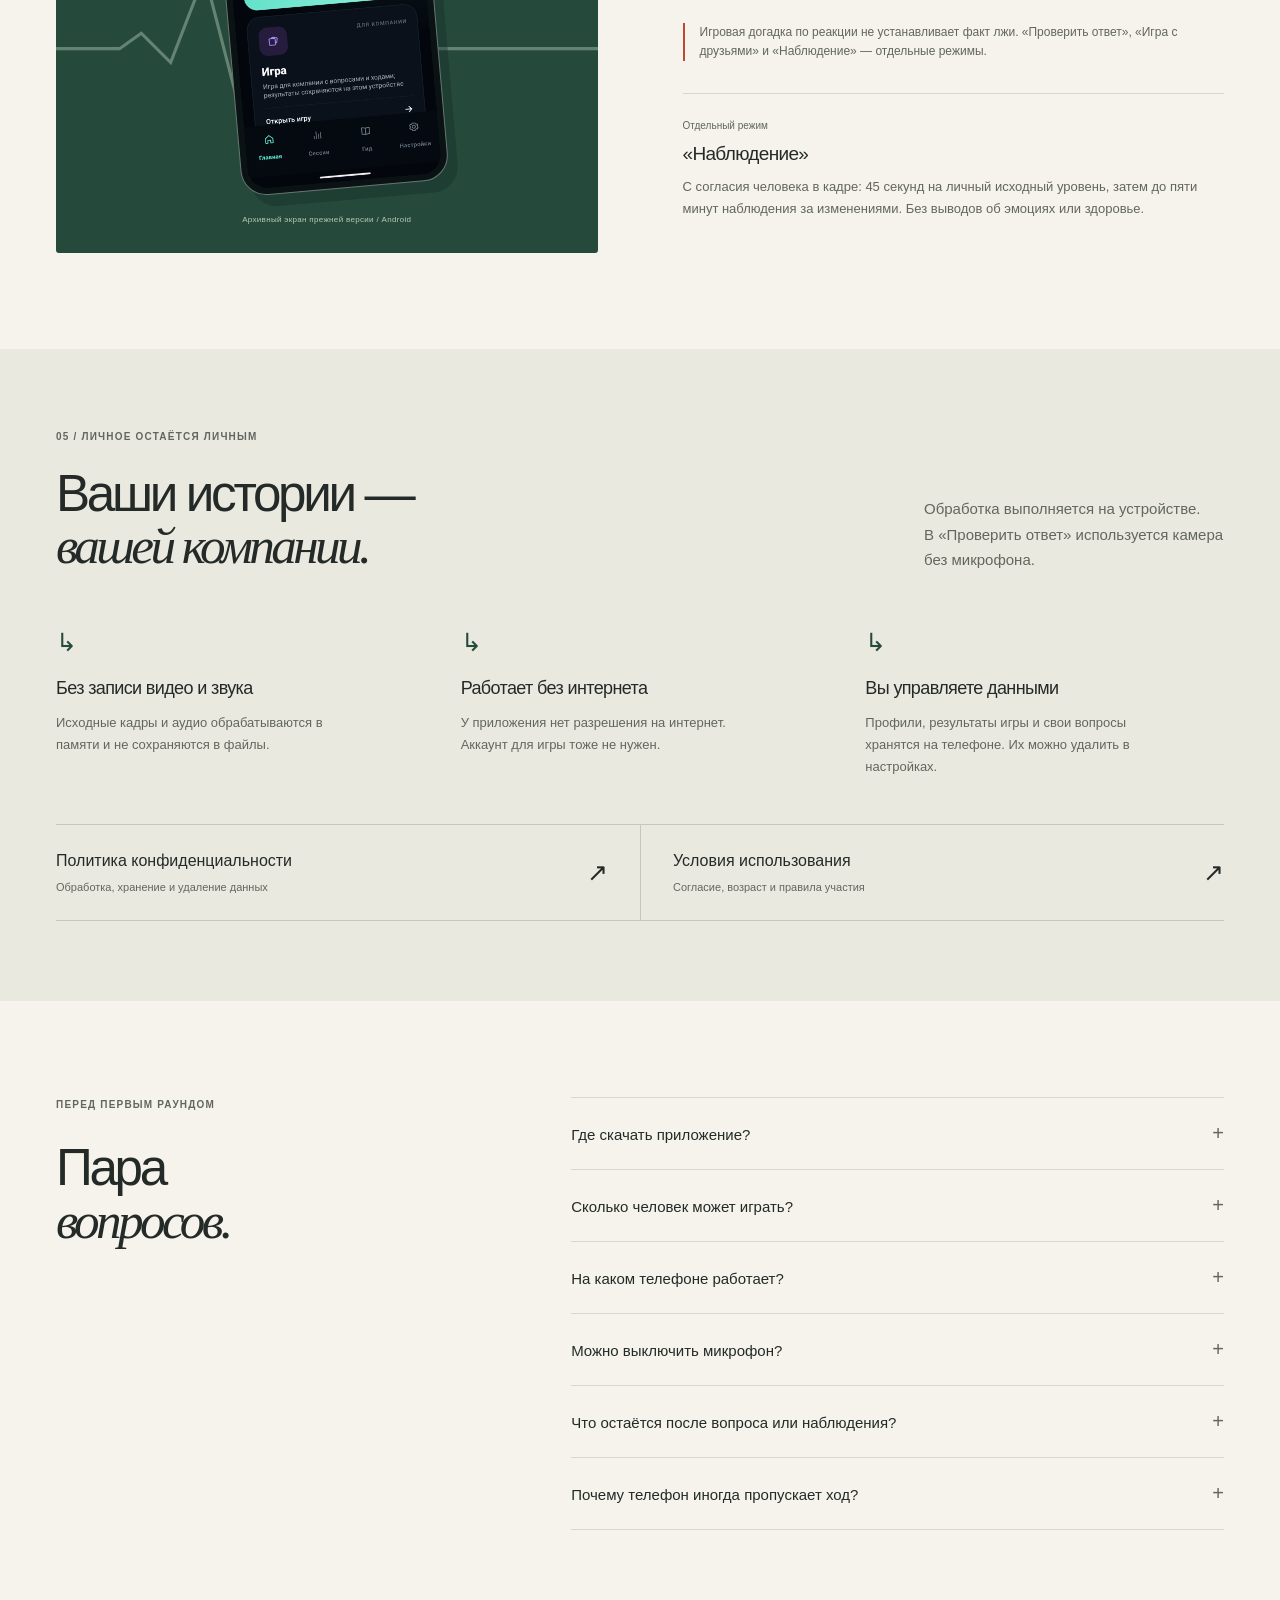
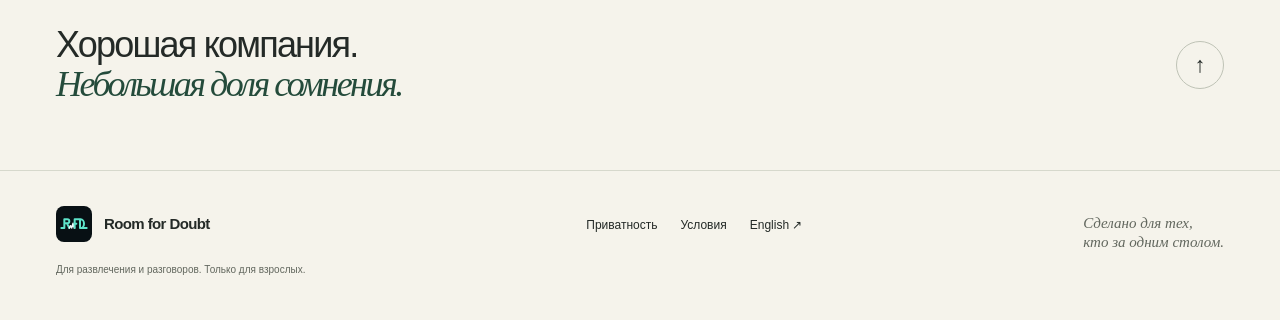
==== commit f67446bf: "Align website and privacy copy with RFD 1.1 camera questions" ====
--- a/index.html
+++ b/index.html
@@ -5,12 +5,12 @@
   <meta name="viewport" content="width=device-width, initial-scale=1">
   <meta name="theme-color" content="#f5f3eb">
   <title>Room for Doubt — у каждого своя версия</title>
-  <meta name="description" content="Игра для компании на одном телефоне. Рассказывайте истории, угадывайте тайные карточки и спорьте со ставкой телефона. 2–8 игроков, Android, без записи видео и звука.">
+  <meta name="description" content="Задайте вопрос, ответьте перед камерой и посмотрите игровую догадку телефона. Отдельно доступны игра с друзьями и режим наблюдения. Android, без аккаунта.">
   <meta property="og:title" content="Room for Doubt — у каждого своя версия">
-  <meta property="og:description" content="Один рассказывает. Остальные сомневаются. Игра для компании на одном телефоне.">
+  <meta property="og:description" content="Один вопрос, камера без микрофона и игровая догадка телефона. Игра для друзей и наблюдение доступны отдельно.">
   <link rel="icon" href="assets/icon.svg" type="image/svg+xml">
   <link rel="alternate" hreflang="en" href="en.html">
-  <link rel="stylesheet" href="assets/site.css">
+  <link rel="stylesheet" href="assets/site.css?v=1.1-2">
   <script src="assets/site.js" defer></script>
 </head>
 <body>
@@ -22,8 +22,8 @@
         <span>Room for Doubt<span class="brand-caption">У каждого своя версия</span></span>
       </a>
       <nav class="menu" aria-label="Основная навигация">
-        <a href="#game">Как играть</a>
-        <a href="#about">О приложении</a>
+        <a href="#quick">Проверить ответ</a>
+        <a href="#game">Игра с друзьями</a>
         <a href="privacy.html">Приватность <span aria-hidden="true">↗</span></a>
       </nav>
       <a class="lang" href="en.html" lang="en" aria-label="English version">EN <span aria-hidden="true">↗</span></a>
@@ -33,37 +33,50 @@
   <main id="main">
     <section class="hero wrap" aria-labelledby="hero-title">
       <div class="hero-copy">
-        <p class="eyebrow"><span class="status-dot" aria-hidden="true"></span> Игра для компании · Android</p>
-        <h1 id="hero-title">Ну да.<br>Так мы и<br><em>поверили.</em></h1>
-        <p class="hero-description">Сможете обмануть друзей? А телефон? Рассказывайте истории, ловите друг друга на выдумках и спорьте с его ставкой.</p>
-        <a class="button" href="#game">Как в это играть <span aria-hidden="true">↗</span></a>
-        <p class="release-note">Скоро в RuStore и Google Play</p>
+        <p class="eyebrow"><span class="status-dot" aria-hidden="true"></span> Вопрос камере · Игра для компании · Android</p>
+        <h1 id="hero-title">Задайте вопрос.<br>Посмотрите<br><em>версию телефона.</em></h1>
+        <p class="hero-description">Выберите вопрос, передайте телефон участнику и получите игровую догадку камеры. В этом сценарии используется камера, микрофон выключен.</p>
+        <a class="button" href="#quick">Проверить ответ <span aria-hidden="true">↗</span></a>
+        <p class="important-note">Игровая догадка по реакции. Не устанавливает факт лжи.</p>
       </div>
-      <div class="hero-table" aria-label="Карточки игры: честно, придумай и пример вопроса">
+      <div class="hero-table" aria-label="Примеры догадок телефона и вопроса">
         <div class="table-orbit" aria-hidden="true"></div>
-        <div class="role-card role-truth" aria-hidden="true"><span>01 / Ваша роль</span><strong>Честно.</strong><span class="role-mark">✳</span></div>
-        <div class="role-card role-fiction" aria-hidden="true"><span>02 / Ваша роль</span><strong>Придумай.</strong><span class="role-mark">✳</span></div>
+        <div class="role-card role-truth" aria-hidden="true"><span>01 / Версия телефона</span><strong>Верит.</strong><span class="role-mark">✳</span></div>
+        <div class="role-card role-fiction" aria-hidden="true"><span>02 / Версия телефона</span><strong>Подозревает.</strong><span class="role-mark">✳</span></div>
         <div class="hero-question">
           <div class="card-meta"><span>Разминка</span><span aria-hidden="true">✳</span></div>
           <p>Какой самый<br>неожиданный<br><em>талант</em><br>у тебя есть?</p>
           <div class="card-bottom"><span>Room for Doubt</span><span>014</span></div>
         </div>
-        <div class="table-note"><svg viewBox="0 0 76 55" fill="none" aria-hidden="true"><path d="M4 8c1 32 41 40 62 8M53 17l15-6-1 16" stroke="currentColor" stroke-width="1.5" stroke-linecap="round" stroke-linejoin="round"/></svg><span>Звучит правдоподобно.<br>Но это ещё ничего не значит.</span></div>
+        <div class="table-note"><svg viewBox="0 0 76 55" fill="none" aria-hidden="true"><path d="M4 8c1 32 41 40 62 8M53 17l15-6-1 16" stroke="currentColor" stroke-width="1.5" stroke-linecap="round" stroke-linejoin="round"/></svg><span>Или не определится.<br>Догадка не факт.</span></div>
       </div>
       <div class="hero-facts" aria-label="Об игре">
-        <span><b>2–8</b> человек за столом</span><span><b>1</b> телефон на всех</span><span>Без рекламы и аккаунта</span><span class="age">18+</span>
+        <span><b>2–8</b> игроков в игре с друзьями</span><span><b>1</b> телефон на всех</span><span>Без рекламы и аккаунта</span><span class="age">18+</span>
       </div>
+    </section>
+
+    <section id="quick" class="section wrap">
+      <div class="section-heading">
+        <div><p class="eyebrow">01 / Один вопрос</p><h2>Камера делает<br><em>игровую догадку.</em></h2></div>
+        <p class="section-intro">Задайте вопрос и передайте телефон участнику. Камера, без микрофона. Каждый новый вопрос начинает новую подготовку.</p>
+      </div>
+      <ol class="rules">
+        <li><span class="step-number">01</span><h3>Выберите вопрос</h3><p>Возьмите лёгкий вопрос или напишите свой. Текст вопроса не входит в сохранённую запись результата.</p></li>
+        <li><span class="step-number">02</span><h3>Подготовьте камеру</h3><p>Сначала участники соглашаются, затем подготовка занимает 45 секунд. После неё ответу нужно около 15 секунд пригодных данных; захват ответа ограничен 30 секундами.</p></li>
+        <li><span class="step-number">03</span><h3>Посмотрите догадку</h3><p>Телефон может поверить, заподозрить ложь, не определиться или не получить результат. Показания экспериментальные и могут быть недоступны.</p></li>
+      </ol>
+      <p class="important-note">Игровая догадка по реакции. Не устанавливает факт лжи и не объясняет причину реакции.</p>
     </section>
 
     <section id="game" class="section wrap">
       <div class="section-heading">
-        <div><p class="eyebrow">01 / Правила вечера</p><h2>Хорошая история.<br><em>Не обязательно правда.</em></h2></div>
+        <div><p class="eyebrow">02 / Игра с друзьями</p><h2>Хорошая история.<br><em>Не обязательно правда.</em></h2></div>
         <p class="section-intro">Передавайте телефон по кругу.<br>Смотрите друг на друга.<br>Сомневаться здесь — часть игры.</p>
       </div>
       <ol class="rules">
         <li><span class="step-number">01</span><h3>Получите карточку</h3><p>«Честно» или «Придумай». Только отвечающий знает, какая роль ему досталась.</p></li>
         <li><span class="step-number">02</span><h3>Расскажите историю</h3><p>Ответьте на вопрос вслух. По-настоящему или очень убедительно — как велит карточка.</p></li>
-        <li><span class="step-number">03</span><h3>Соберите версии</h3><p>Друзья пробуют вас раскусить. Телефон тоже делает ставку по сигналам — или пропускает ход.</p></li>
+        <li><span class="step-number">03</span><h3>Соберите версии</h3><p>В игре с друзьями участники получают приватные роли, отвечают на вопросы, голосуют и получают очки.</p></li>
         <li><span class="step-number">04</span><h3>Раскройте карты</h3><p>Удалось запутать компанию или телефон? Получите очки и передайте ход следующему.</p></li>
       </ol>
     </section>
@@ -71,7 +84,7 @@
     <section class="questions-section" id="questions" aria-labelledby="questions-title">
       <div class="wrap questions-layout">
         <div class="questions-copy">
-          <p class="eyebrow">02 / С чего начать разговор</p>
+          <p class="eyebrow">03 / С чего начать разговор</p>
           <h2 id="questions-title">Есть о чём<br><em>поговорить.</em></h2>
           <p class="section-intro">Три темы под настроение компании.<br>От нелепых историй до того, что не рассказывают при первой встрече.</p>
           <div class="deck-choices" aria-label="Выберите тему вопросов" hidden>
@@ -97,25 +110,25 @@
     <section id="about" class="section wrap">
       <div class="app-layout">
         <div class="app-visual">
-          <span class="visual-label">Один телефон.<br><em>Много версий.</em></span>
-          <div class="phone"><img src="assets/home-ru.png" alt="Главный экран Room for Doubt: режимы «Наблюдение» и «Игра»" width="360" height="800" loading="lazy"></div>
-          <span class="visual-footnote">Настоящий экран приложения / Android</span>
+          <span class="visual-label">Один вопрос.<br><em>Игровая догадка.</em></span>
+          <div class="phone"><img src="assets/home-ru.png" alt="Прежний главный экран приложения до появления сценария «Проверить ответ»" width="360" height="800" loading="lazy"></div>
+          <span class="visual-footnote">Архивный экран прежней версии / Android</span>
           <svg class="signal-line" viewBox="0 0 420 110" fill="none" aria-hidden="true"><path d="M0 67h76l14-10 19 19 22-57 22 85 18-38 26 1 18-20 17 20h188" stroke="currentColor" stroke-width="2"/></svg>
         </div>
         <div class="app-copy">
-          <p class="eyebrow">03 / Ещё один участник</p>
-          <h2>Друзья поверили.<br><em>А телефон?</em></h2>
-          <p class="section-intro">Телефон играет в «детектор лжи»: замечает изменения пульса, голоса и движений и пробует угадать, что у вас на карточке. Убедительная история — это только полдела. Попробуйте запутать ещё и его.</p>
-          <div class="signal-list" aria-label="Сигналы приложения"><span>Пульс</span><span>Голос</span><span>Движение</span><span>Зрачок</span><span>Выражение лица <small>демо</small></span></div>
-          <p class="important-note">Настоящую ложь приложение не определяет. Ставка — часть игры: телефон может ошибиться или пропустить ход. Сигналы экспериментальные и могут быть недоступны.</p>
-          <div class="live-note" id="live"><span class="mini-label">А если без игры?</span><h3>Есть режим «Наблюдение»</h3><p>Для двоих, с согласия человека в кадре. 45 секунд на личную норму, затем до пяти минут наблюдения за изменениями. Без выводов об эмоциях или здоровье.</p></div>
+          <p class="eyebrow">04 / Отдельные режимы</p>
+          <h2>Игра с друзьями<br><em>и «Наблюдение».</em></h2>
+          <p class="section-intro">«Проверить ответ» — отдельный сценарий одного вопроса: камера без микрофона и новая подготовка для каждого ответа. Игра с друзьями — отдельная игра с ролями, голосованием и очками. «Наблюдение» отдельно показывает изменения реакции после подготовки.</p>
+          <div class="signal-list" aria-label="Сигналы отдельных режимов"><span>Пульс</span><span>Голос в отдельных режимах</span><span>Движение</span><span>Зрачок</span><span>Выражение лица <small>демо в «Наблюдении»</small></span></div>
+          <p class="important-note">Игровая догадка по реакции не устанавливает факт лжи. «Проверить ответ», «Игра с друзьями» и «Наблюдение» — отдельные режимы.</p>
+          <div class="live-note" id="live"><span class="mini-label">Отдельный режим</span><h3>«Наблюдение»</h3><p>С согласия человека в кадре: 45 секунд на личный исходный уровень, затем до пяти минут наблюдения за изменениями. Без выводов об эмоциях или здоровье.</p></div>
         </div>
       </div>
     </section>
 
     <section id="privacy" class="privacy-section">
       <div class="wrap">
-        <div class="section-heading"><div><p class="eyebrow">04 / Личное остаётся личным</p><h2>Ваши истории —<br><em>вашей компании.</em></h2></div><p class="section-intro">Камера и микрофон работают на устройстве.<br>Без аккаунта, рекламы и сервера RFD.</p></div>
+        <div class="section-heading"><div><p class="eyebrow">05 / Личное остаётся личным</p><h2>Ваши истории —<br><em>вашей компании.</em></h2></div><p class="section-intro">Обработка выполняется на устройстве.<br>В «Проверить ответ» используется камера без микрофона.</p></div>
         <div class="privacy-points">
           <div><span class="privacy-symbol" aria-hidden="true">↳</span><h3>Без записи видео и звука</h3><p>Исходные кадры и аудио обрабатываются в памяти и не сохраняются в файлы.</p></div>
           <div><span class="privacy-symbol" aria-hidden="true">↳</span><h3>Работает без интернета</h3><p>У приложения нет разрешения на интернет. Аккаунт для игры тоже не нужен.</p></div>
@@ -128,11 +141,11 @@
     <section id="faq" class="section wrap faq-layout">
       <div><p class="eyebrow">Перед первым раундом</p><h2>Пара<br> <em>вопросов.</em></h2></div>
       <div class="faq">
-        <details><summary>Где скачать приложение?</summary><p>Готовим публикацию в RuStore и Google Play. Здесь появятся ссылки, когда приложение станет доступно. Оно будет бесплатным, без рекламы.</p></details>
+        <details><summary>Где скачать приложение?</summary><p>Статус версии зависит от магазина. RuStore: опубликована версия 1.0. Google Play: идёт набор тестировщиков.</p></details>
         <details><summary>Сколько человек может играть?</summary><p>От двух до восьми, на одном телефоне. Все участники должны быть не младше 18 лет и согласиться на участие.</p></details>
         <details><summary>На каком телефоне работает?</summary><p>На Android 9 и новее, с фронтальной или основной камерой. Ровный свет и спокойное положение телефона помогают получить более стабильные сигналы.</p></details>
-        <details><summary>Можно выключить микрофон?</summary><p>Да, в режиме «Наблюдение»: отключите «Анализ голоса» в настройках. Голос будет отмечен как выключенный и не будет участвовать в сводке.</p></details>
-        <details><summary>Что остаётся после наблюдения?</summary><p>По умолчанию сводка исчезает после сеанса. Сохранить её можно, только если включить эту возможность в настройках и отдельно нажать «Сохранить». Это локальная запись показателей сводки, без видео и звука.</p></details>
+        <details><summary>Можно выключить микрофон?</summary><p>Да. В основном сценарии «Проверить ответ» микрофон выключен. В отдельном режиме «Наблюдение» отключите «Анализ голоса» в настройках; это не меняет работу других сценариев.</p></details>
+        <details><summary>Что остаётся после вопроса или наблюдения?</summary><p>Общая настройка сохранения сводок выключена по умолчанию. При её включении каждый результат «Проверить ответ» всё равно сохраняется только после отдельного нажатия «Сохранить». Игра с друзьями и «Наблюдение» остаются отдельными режимами. В записи остаются версия формата и правила, время и длительность, исход, причина отсутствия результата и названия участвовавших факторов — без текста вопроса, имени или сенсорных значений. Сводка «Наблюдения» тоже требует отдельного действия «Сохранить».</p></details>
         <details><summary>Почему телефон иногда пропускает ход?</summary><p>Свет, шум, движение или лицо вне кадра могут сделать данные ненадёжными. В таком случае приложение сообщает, что данных недостаточно.</p></details>
       </div>
     </section>
--- a/assets/site.css
+++ b/assets/site.css
@@ -41,6 +41,7 @@
 .hero { display: grid; grid-template-columns: 1fr 1fr; column-gap: 36px; padding-top: 64px; }
 .status-dot { height: 6px; width: 6px; background: var(--orange); border-radius: 50%; }
 .hero-copy { padding-bottom: 48px; position: relative; z-index: 1; }
+.hero h1 { font-size: clamp(44px, 6vw, 84px); }
 .hero h1 em { color: var(--green); }
 .hero-description { max-width: 350px; color: var(--muted); font-size: 16px; line-height: 1.65; margin-top: 28px; }
 .button { display: inline-flex; justify-content: space-between; align-items: center; gap: 40px; background: var(--green); color: var(--paper); padding: 16px 23px; border-radius: 3px; margin-top: 27px; font-size: 13px; transition: background .2s, transform .2s; }
@@ -233,7 +234,7 @@
   .hero .eyebrow { font-size: 9px; margin-bottom: 23px; }
   h1 { font-size: clamp(65px, 18vw, 91px); line-height: .99; }
   html[lang="en"] h1 { font-size: clamp(56px, 16vw, 80px); }
-  .hero h1 { max-width: 460px; }
+  .hero h1 { max-width: 460px; font-size: clamp(44px, 14vw, 70px); }
   .hero-description { max-width: 320px; font-size: 14px; margin-top: 23px; }
   .hero-copy { padding-bottom: 8px; }
   .button { margin-top: 23px; }
